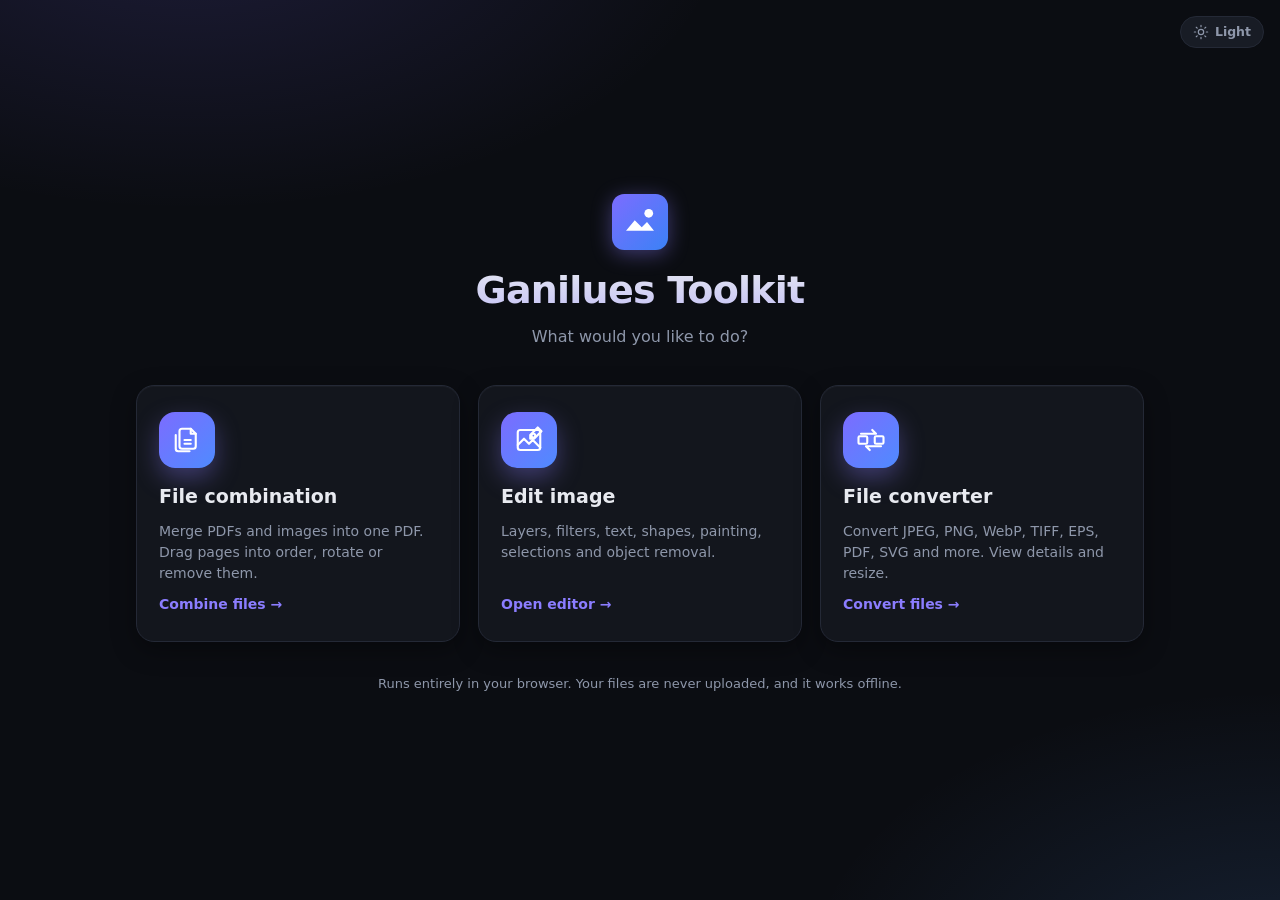
==== index.html @ 611eafbc "Add home screen, PDF combiner, dark theme and offline-only policy - index.html is now a home screen " ====
<!doctype html>
<html lang="en">
<head>
  <meta charset="utf-8">
  <!-- Privacy: nothing may be loaded from or sent to the internet; everything ships with the app. -->
  <meta http-equiv="Content-Security-Policy" content="default-src 'none'; script-src 'self' blob:; worker-src 'self' blob:; style-src 'self' 'unsafe-inline'; img-src 'self' data: blob:; font-src 'self' data: blob:; connect-src 'self' data: blob:; media-src 'self' data: blob:; object-src 'none'; frame-src 'none'; base-uri 'none'; form-action 'none'">
  <meta name="referrer" content="no-referrer">
  <meta name="viewport" content="width=device-width, initial-scale=1">
  <title>Ganilues Toolkit</title>
  <meta name="description" content="Combine PDFs, edit images and convert files right in your browser. Nothing is uploaded.">
  <link rel="icon" href="data:image/svg+xml,%3Csvg xmlns='http://www.w3.org/2000/svg' viewBox='0 0 32 32'%3E%3Crect width='32' height='32' rx='7' fill='%234f46e5'/%3E%3Cpath d='M8 21l5-6 4 4 3-3 4 5z' fill='white'/%3E%3Ccircle cx='21' cy='11' r='2.5' fill='white'/%3E%3C/svg%3E">
  <script src="js/theme.js"></script>
  <link rel="stylesheet" href="css/styles.css">
</head>
<body class="home-page">
  <main class="home">
    <header class="home-head">
      <span class="logo" aria-hidden="true">
        <svg viewBox="0 0 32 32" width="56" height="56"><rect width="32" height="32" rx="7" fill="currentColor"/><path d="M8 21l5-6 4 4 3-3 4 5z" fill="#fff"/><circle cx="21" cy="11" r="2.5" fill="#fff"/></svg>
      </span>
      <h1>Ganilues Toolkit</h1>
      <p>What would you like to do?</p>
    </header>

    <nav class="home-cards" aria-label="Tools">
      <a class="home-card" href="pdf.html">
        <span class="home-icon" aria-hidden="true">
          <svg viewBox="0 0 24 24"><path d="M8 3h7l4 4v10a2 2 0 01-2 2H8a2 2 0 01-2-2V5a2 2 0 012-2z"/><path d="M15 3v4h4"/><path d="M3 8v11a2 2 0 002 2h9"/><path d="M10 12h5M10 15h5"/></svg>
        </span>
        <span class="home-card-title">File combination</span>
        <span class="home-card-text">Merge PDFs and images into one PDF. Drag pages into order, rotate or remove them.</span>
        <span class="home-card-go">Combine files →</span>
      </a>
      <a class="home-card" href="editor.html">
        <span class="home-icon" aria-hidden="true">
          <svg viewBox="0 0 24 24"><rect x="3" y="4" width="18" height="16" rx="2"/><path d="M3 16l5-5 4 4 3-3 6 6"/><circle cx="15.5" cy="8.5" r="1.5"/><path d="M19 2l3 3-6 6h-3v-3z"/></svg>
        </span>
        <span class="home-card-title">Edit image</span>
        <span class="home-card-text">Layers, filters, text, shapes, painting, selections and object removal.</span>
        <span class="home-card-go">Open editor →</span>
      </a>
      <a class="home-card" href="converter.html">
        <span class="home-icon" aria-hidden="true">
          <svg viewBox="0 0 24 24"><path d="M4 7h12l-3-3M20 17H8l3 3"/><rect x="2" y="9" width="7" height="6" rx="1"/><rect x="15" y="9" width="7" height="6" rx="1"/></svg>
        </span>
        <span class="home-card-title">File converter</span>
        <span class="home-card-text">Convert JPEG, PNG, WebP, TIFF, EPS, PDF, SVG and more. View details and resize.</span>
        <span class="home-card-go">Convert files →</span>
      </a>
    </nav>

    <p class="home-note">Runs entirely in your browser. Your files are never uploaded, and it works offline.</p>
  </main>
  <script src="js/theme-toggle.js"></script>
</body>
</html>
---- css/styles.css ----
:root {
  /* Light theme */
  --bg: #f4f5f9;
  --bg-glow: rgba(99, 91, 255, 0.10);
  --panel: #ffffff;
  --panel-2: #f8f9fc;
  --border: #e3e6ee;
  --border-strong: #d3d7e2;
  --text: #151821;
  --muted: #667085;
  --accent: #5b4cf0;
  --accent-2: #3b82f6;
  --accent-soft: #efedff;
  --accent-text: #ffffff;
  --grad: linear-gradient(135deg, #6d5dfc 0%, #3b82f6 100%);
  --danger: #d9480f;
  --checker-a: #e8eaf0;
  --checker-b: #f8f9fb;
  --stage: #e9ebf1;
  --radius: 14px;
  --shadow: 0 1px 2px rgba(16, 24, 40, 0.05), 0 4px 14px rgba(16, 24, 40, 0.05);
  --shadow-lg: 0 18px 50px rgba(16, 24, 40, 0.16);
  color-scheme: light;
}

/* Dark theme (the default; see js/theme.js) */
:root[data-theme="dark"] {
  --bg: #0b0d12;
  --bg-glow: rgba(124, 108, 255, 0.16);
  --panel: #13161d;
  --panel-2: #181c25;
  --border: #242936;
  --border-strong: #2f3545;
  --text: #e8eaf0;
  --muted: #8e97aa;
  --accent: #8b7dff;
  --accent-2: #5b9dff;
  --accent-soft: rgba(139, 125, 255, 0.14);
  --accent-text: #ffffff;
  --grad: linear-gradient(135deg, #7c6cff 0%, #4f8bff 100%);
  --danger: #ff8a5c;
  --checker-a: #1c2029;
  --checker-b: #232835;
  --stage: #0e1016;
  --shadow: 0 1px 0 rgba(255, 255, 255, 0.03) inset, 0 8px 24px rgba(0, 0, 0, 0.35);
  --shadow-lg: 0 24px 60px rgba(0, 0, 0, 0.55);
  color-scheme: dark;
}

* { box-sizing: border-box; }

html, body { margin: 0; }

body {
  background: var(--bg);
  color: var(--text);
  font: 14px/1.5 Inter, "Segoe UI Variable Text", "Segoe UI", system-ui, -apple-system, Roboto, sans-serif;
  -webkit-font-smoothing: antialiased;
  min-height: 100vh;
  display: flex;
  flex-direction: column;
}

h1, h2 { margin: 0; font-weight: 650; letter-spacing: -0.01em; }
h1 { font-size: 17px; }
h2 { font-size: 11.5px; text-transform: uppercase; letter-spacing: 0.08em; color: var(--muted); font-weight: 650; }

button, input, select, textarea { font: inherit; color: inherit; }
::selection { background: color-mix(in srgb, var(--accent) 35%, transparent); }

/* Thin, theme-aware scrollbars */
* { scrollbar-width: thin; scrollbar-color: var(--border-strong) transparent; }
::-webkit-scrollbar { width: 10px; height: 10px; }
::-webkit-scrollbar-thumb { background: var(--border-strong); border-radius: 10px; border: 3px solid transparent; background-clip: padding-box; }
::-webkit-scrollbar-track { background: transparent; }

[hidden] { display: none !important; }

.muted { color: var(--muted); }

/* ---- top bar ---- */
.topbar {
  position: relative;
  display: flex;
  align-items: center;
  justify-content: space-between;
  gap: 12px;
  padding: 12px 20px;
  border-bottom: 1px solid var(--border);
  background: color-mix(in srgb, var(--panel) 88%, transparent);
  backdrop-filter: blur(10px);
}
.brand { display: flex; align-items: center; gap: 12px; }
.logo { color: var(--accent); display: inline-flex; border-radius: 9px; }
.logo svg rect { fill: url(#logo-grad) currentColor; }
.logo svg { filter: drop-shadow(0 4px 10px color-mix(in srgb, var(--accent) 40%, transparent)); }

/* Light/dark switch (added to every header by js/theme-toggle.js) */
.theme-toggle {
  display: inline-flex;
  align-items: center;
  gap: 6px;
  height: 32px;
  padding: 0 12px;
  border: 1px solid var(--border);
  border-radius: 999px;
  background: var(--panel-2);
  color: var(--muted);
  font-size: 12.5px;
  font-weight: 600;
  cursor: pointer;
  transition: color 0.15s, border-color 0.15s;
}
.theme-toggle:hover { color: var(--text); border-color: var(--border-strong); }
.theme-toggle svg { width: 16px; height: 16px; fill: none; stroke: currentColor; stroke-width: 1.8; stroke-linecap: round; stroke-linejoin: round; }
.home-page .theme-toggle { position: fixed; top: 16px; right: 16px; z-index: 5; }
.tagline { margin: 0; color: var(--muted); font-size: 13px; }

/* ---- layout ---- */
.layout {
  flex: 1;
  display: grid;
  grid-template-columns: 260px minmax(0, 1fr) 320px;
  gap: 16px;
  padding: 16px;
  align-items: start;
}

.panel {
  background: var(--panel);
  border: 1px solid var(--border);
  border-radius: var(--radius);
  box-shadow: var(--shadow);
  padding: 16px;
  min-width: 0;
}
.panel > h2, .panel-head { margin-bottom: 12px; }
.panel-head { display: flex; align-items: center; justify-content: space-between; gap: 8px; flex-wrap: wrap; }
.panel-head h2 { margin: 0; }
.section-title { margin: 20px 0 10px; }

@media (max-width: 1100px) {
  .layout { grid-template-columns: 240px minmax(0, 1fr); }
  .settings-panel { grid-column: 1 / -1; }
}
@media (max-width: 720px) {
  .layout { grid-template-columns: minmax(0, 1fr); padding: 12px 16px; }
  .topbar { padding: 12px 16px; }
}

/* ---- dropzone & file list ---- */
.dropzone {
  display: flex;
  flex-direction: column;
  align-items: center;
  gap: 4px;
  padding: 22px 12px;
  border: 1.5px dashed var(--border);
  border-radius: 10px;
  text-align: center;
  color: var(--muted);
  cursor: pointer;
  transition: border-color 0.15s, background 0.15s;
}
.dropzone strong { color: var(--text); }
.dropzone span { font-size: 12px; }
.dropzone:hover, .dropzone:focus-visible, .dropzone.over {
  border-color: var(--accent);
  background: var(--accent-soft);
  outline: none;
}
.dropzone input { display: none; }

.file-list, .result-list { list-style: none; margin: 12px 0 0; padding: 0; display: flex; flex-direction: column; gap: 4px; }

.file-item, .result-item {
  display: flex;
  align-items: center;
  gap: 6px;
  border-radius: 8px;
  border: 1px solid transparent;
}
.file-item.active { background: var(--accent-soft); border-color: var(--accent); }
.file-item.has-error .file-meta { color: var(--danger); }

.file-select {
  flex: 1;
  min-width: 0;
  display: flex;
  align-items: center;
  gap: 10px;
  padding: 6px;
  background: none;
  border: 0;
  text-align: left;
  cursor: pointer;
  border-radius: 8px;
}
.file-select:hover { background: var(--accent-soft); }

.thumb {
  width: 40px; height: 40px; flex: none;
  border-radius: 6px;
  overflow: hidden;
  display: grid; place-items: center;
  background: repeating-conic-gradient(var(--checker-a) 0 25%, var(--checker-b) 0 50%) 0 0 / 10px 10px;
}
.thumb img { max-width: 100%; max-height: 100%; display: block; }
.thumb-ph { font-size: 10px; text-transform: uppercase; color: var(--muted); font-weight: 600; }

.file-text { min-width: 0; flex: 1; display: flex; flex-direction: column; }
.file-name { white-space: nowrap; overflow: hidden; text-overflow: ellipsis; font-weight: 550; }
.file-meta { font-size: 12px; color: var(--muted); }

.icon-btn {
  flex: none;
  width: 28px; height: 28px;
  border: 0;
  border-radius: 6px;
  background: none;
  color: var(--muted);
  font-size: 18px;
  cursor: pointer;
}
.icon-btn:hover { background: var(--border); color: var(--text); }

.row { display: flex; align-items: center; }
.gap { gap: 8px; margin-top: 12px; }

/* ---- preview ---- */
.stage {
  position: relative;
  box-shadow: inset 0 0 0 1px color-mix(in srgb, var(--border) 60%, transparent);
  height: min(62vh, 640px);
  min-height: 280px;
  border-radius: 10px;
  border: 1px solid var(--border);
  background: repeating-conic-gradient(var(--checker-a) 0 25%, var(--checker-b) 0 50%) 0 0 / 20px 20px;
  display: grid;
  place-items: center;
  overflow: auto;
}
.stage.zoomed { place-items: start; }
.stage.zoomed canvas { margin: 16px; }
.stage canvas { display: block; box-shadow: 0 2px 12px rgba(0, 0, 0, 0.18); image-rendering: auto; }
.empty { text-align: center; color: var(--muted); padding: 24px; max-width: 360px; }
.empty p { margin: 4px 0; }
.empty strong { color: var(--text); }
.stage-caption { margin: 8px 0 0; font-size: 12px; color: var(--muted); min-height: 18px; }

.zoom { display: flex; align-items: center; gap: 4px; }
.zoom-level { font-size: 12px; color: var(--muted); min-width: 64px; text-align: right; }

.result-item { padding: 6px; border-color: var(--border); }
.badge {
  flex: none;
  min-width: 46px;
  padding: 4px 6px;
  border-radius: 6px;
  background: var(--accent-soft);
  color: var(--accent);
  font-size: 11px;
  font-weight: 700;
  text-align: center;
}

/* ---- settings ---- */
.settings-panel { display: flex; flex-direction: column; gap: 4px; }
details { border-bottom: 1px solid var(--border); padding: 4px 0 12px; }
details:last-of-type { border-bottom: 0; }
summary { list-style: none; cursor: pointer; padding: 8px 0; display: flex; align-items: center; justify-content: space-between; }
summary::-webkit-details-marker { display: none; }
summary::after { content: "▾"; color: var(--muted); transition: transform 0.15s; }
details:not([open]) summary::after { transform: rotate(-90deg); }

.info { width: 100%; border-collapse: collapse; font-size: 13px; }
.info th, .info td { padding: 4px 0; vertical-align: top; text-align: left; border-bottom: 1px solid var(--border); }
.info tr:last-child th, .info tr:last-child td { border-bottom: 0; }
.info th { color: var(--muted); font-weight: 500; width: 40%; padding-right: 8px; }
.info td { word-break: break-word; }
.info tr.warn td, .info tr.warn th { color: var(--danger); }

.format-grid { display: grid; grid-template-columns: repeat(4, 1fr); gap: 6px; }
.format-btn {
  padding: 8px 4px;
  border-radius: 8px;
  border: 1px solid var(--border);
  background: var(--panel);
  font-weight: 600;
  font-size: 13px;
  cursor: pointer;
}
.format-btn:hover:not(:disabled) { border-color: var(--accent); }
.format-btn[aria-checked="true"] { background: var(--grad); border-color: transparent; color: var(--accent-text); box-shadow: 0 4px 12px color-mix(in srgb, var(--accent) 30%, transparent); }
.format-btn:disabled { opacity: 0.4; cursor: not-allowed; }

.hint { margin: 8px 0 0; font-size: 12px; color: var(--muted); }

.field { display: flex; flex-direction: column; gap: 4px; margin-top: 12px; flex: 1; min-width: 0; }
.field label { font-size: 13px; font-weight: 550; display: flex; justify-content: space-between; }
.field output { color: var(--muted); font-weight: 500; }
.field-row { display: flex; gap: 10px; }
.field input[type="number"], .field select {
  width: 100%;
  padding: 7px 9px;
  border-radius: 8px;
  border: 1px solid var(--border);
  background: var(--panel);
}
.field input[type="color"] {
  width: 100%; height: 36px;
  padding: 2px;
  border-radius: 8px;
  border: 1px solid var(--border);
  background: var(--panel);
  cursor: pointer;
}
.field input[type="range"] { width: 100%; accent-color: var(--accent); }
input:focus-visible, select:focus-visible, button:focus-visible, a:focus-visible {
  outline: 2px solid var(--accent);
  outline-offset: 1px;
}

.chips { display: flex; flex-wrap: wrap; gap: 6px; margin-top: 10px; }
.chip {
  padding: 5px 10px;
  border-radius: 999px;
  border: 1px solid var(--border);
  background: var(--panel);
  font-size: 12px;
  cursor: pointer;
}
.chip:hover { border-color: var(--accent); }
.chip[aria-pressed="true"] { background: var(--accent-soft); border-color: var(--accent); color: var(--accent); }

.output-size { margin: 12px 0 0; font-size: 13px; }
.warn-text { color: var(--danger); }

.actions { display: flex; gap: 8px; margin-top: 12px; }
.actions .btn { flex: 1; }

.btn {
  display: inline-flex;
  align-items: center;
  justify-content: center;
  gap: 6px;
  padding: 9px 14px;
  border-radius: 8px;
  border: 1px solid var(--border);
  background: var(--panel);
  color: var(--text);
  font-weight: 600;
  text-decoration: none;
  cursor: pointer;
  white-space: nowrap;
}
.btn { transition: border-color 0.15s, background 0.15s, transform 0.1s, box-shadow 0.15s; }
.btn:hover:not(:disabled) { border-color: var(--border-strong); background: var(--panel-2); }
.btn:active:not(:disabled) { transform: translateY(1px); }
.btn:disabled { opacity: 0.45; cursor: not-allowed; }
.btn.primary {
  background: var(--grad);
  border-color: transparent;
  color: var(--accent-text);
  box-shadow: 0 6px 18px color-mix(in srgb, var(--accent) 35%, transparent);
}
.btn.primary:hover:not(:disabled) { background: var(--grad); filter: brightness(1.08); }
.btn.ghost { background: none; }
.btn.small { padding: 5px 10px; font-size: 12px; }

.status { margin: 10px 0 0; font-size: 13px; color: var(--muted); min-height: 20px; }
.status.error { color: var(--danger); }

.footer { padding: 12px 20px 20px; text-align: center; font-size: 12px; color: var(--muted); }

/* ---- app navigation (shared by converter and editor) ---- */
.appnav { display: flex; gap: 4px; margin-top: 2px; }
.appnav a {
  padding: 2px 10px;
  border-radius: 999px;
  color: var(--muted);
  text-decoration: none;
  font-size: 13px;
  font-weight: 550;
}
.appnav a:hover { color: var(--text); background: var(--accent-soft); }
.appnav a[aria-current="page"] { color: var(--accent); background: var(--accent-soft); }

/* ---- home screen ---- */
.home-page {
  justify-content: center;
  background:
    radial-gradient(900px 500px at 15% -10%, var(--bg-glow), transparent 60%),
    radial-gradient(800px 500px at 100% 110%, color-mix(in srgb, var(--accent-2) 14%, transparent), transparent 60%),
    var(--bg);
}
.home {
  width: 100%;
  max-width: 1040px;
  margin: 0 auto;
  padding: 48px 16px;
}
.home-head { text-align: center; margin-bottom: 36px; }
.home-head .logo { color: var(--accent); display: inline-flex; margin-bottom: 12px; }
.home-head h1 {
  font-size: 38px;
  letter-spacing: -0.02em;
  background: linear-gradient(180deg, var(--text), color-mix(in srgb, var(--text) 60%, var(--accent)));
  -webkit-background-clip: text;
  background-clip: text;
  color: transparent;
}
.home-head p { margin: 6px 0 0; color: var(--muted); font-size: 16px; }

.home-cards {
  display: grid;
  grid-template-columns: repeat(3, minmax(0, 1fr));
  gap: 18px;
}
@media (max-width: 820px) { .home-cards { grid-template-columns: minmax(0, 1fr); } }

.home-card {
  position: relative;
  overflow: hidden;
  display: flex;
  flex-direction: column;
  gap: 10px;
  padding: 26px 22px;
  background: var(--panel);
  border: 1px solid var(--border);
  border-radius: 18px;
  box-shadow: var(--shadow);
  color: var(--text);
  text-decoration: none;
  transition: transform 0.15s, border-color 0.15s, box-shadow 0.15s;
}
.home-card::before {
  content: "";
  position: absolute;
  inset: 0;
  background: radial-gradient(400px 160px at 0% 0%, var(--accent-soft), transparent 70%);
  opacity: 0;
  transition: opacity 0.2s;
  pointer-events: none;
}
.home-card:hover, .home-card:focus-visible {
  transform: translateY(-4px);
  border-color: color-mix(in srgb, var(--accent) 55%, var(--border));
  box-shadow: var(--shadow-lg);
  outline: none;
}
.home-card:hover::before, .home-card:focus-visible::before { opacity: 1; }
.home-card > * { position: relative; }
.home-icon {
  width: 56px; height: 56px;
  display: grid; place-items: center;
  border-radius: 16px;
  background: var(--grad);
  color: #fff;
  box-shadow: 0 10px 24px color-mix(in srgb, var(--accent) 35%, transparent);
}
.home-icon svg { width: 30px; height: 30px; fill: none; stroke: currentColor; stroke-width: 1.7; stroke-linecap: round; stroke-linejoin: round; }
.home-card-title { font-size: 19px; font-weight: 700; margin-top: 4px; }
.home-card-text { color: var(--muted); flex: 1; }
.home-card-go { color: var(--accent); font-weight: 650; }
.home-note { text-align: center; color: var(--muted); font-size: 13px; margin-top: 32px; }

/* ---- shared toast ---- */
.toast {
  position: fixed;
  left: 50%;
  bottom: 22px;
  transform: translateX(-50%);
  z-index: 60;
  max-width: calc(100% - 32px);
  padding: 9px 16px;
  border-radius: 999px;
  background: rgba(17, 19, 26, 0.92);
  color: #fff;
  font-size: 13px;
  box-shadow: var(--shadow-lg);
  pointer-events: none;
}
kbd {
  font: 11px ui-monospace, SFMono-Regular, Menlo, monospace;
  padding: 1px 5px;
  border: 1px solid var(--border-strong);
  border-bottom-width: 2px;
  border-radius: 5px;
  background: var(--panel-2);
}
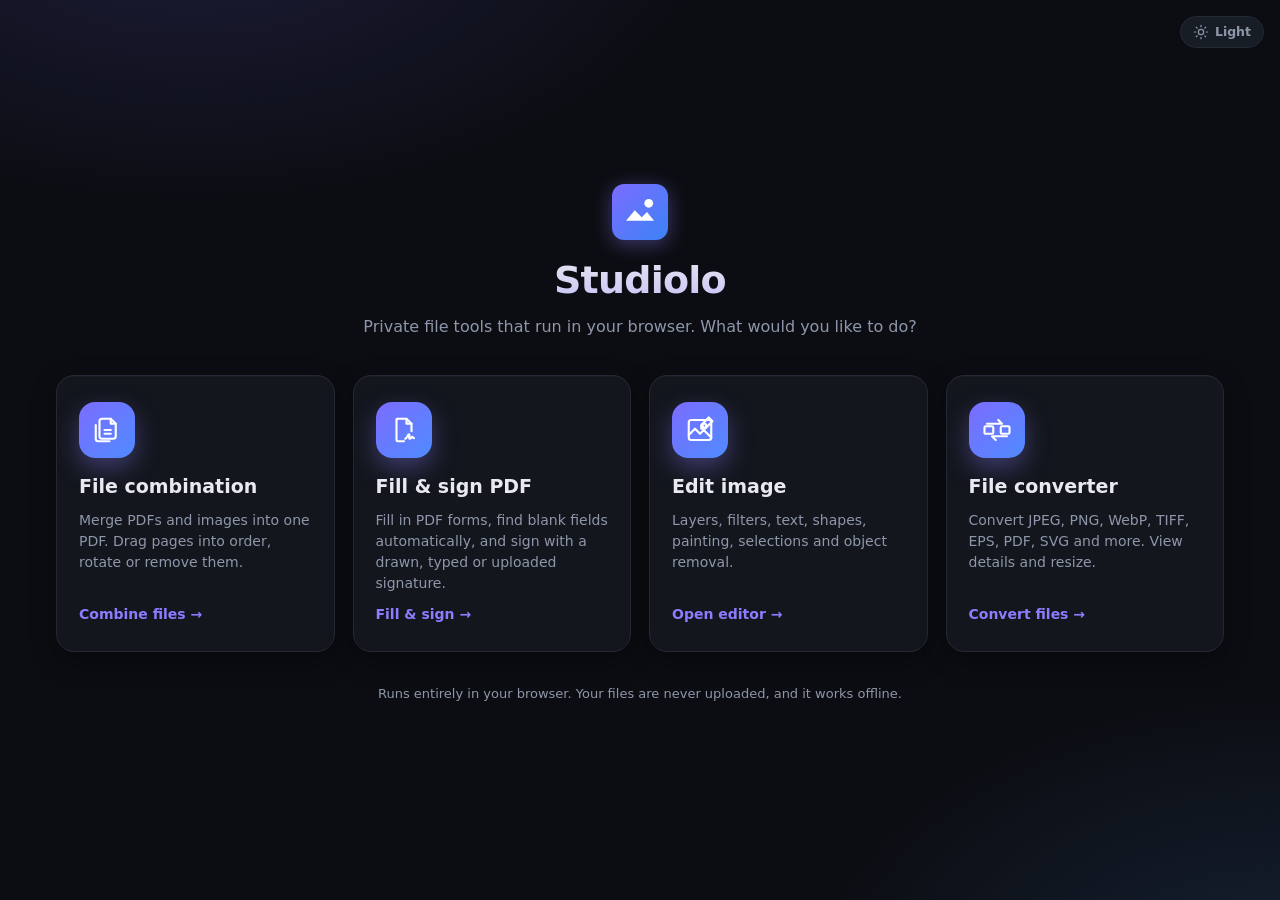
==== commit 37efcb2e: "Add Fill & Sign PDF, rename the project to Studiolo - sign.html: fill real PDF form fields (text, ch" ====
--- a/index.html
+++ b/index.html
@@ -6,7 +6,7 @@
   <meta http-equiv="Content-Security-Policy" content="default-src 'none'; script-src 'self' blob:; worker-src 'self' blob:; style-src 'self' 'unsafe-inline'; img-src 'self' data: blob:; font-src 'self' data: blob:; connect-src 'self' data: blob:; media-src 'self' data: blob:; object-src 'none'; frame-src 'none'; base-uri 'none'; form-action 'none'">
   <meta name="referrer" content="no-referrer">
   <meta name="viewport" content="width=device-width, initial-scale=1">
-  <title>Ganilues Toolkit</title>
+  <title>Studiolo · Private file tools</title>
   <meta name="description" content="Combine PDFs, edit images and convert files right in your browser. Nothing is uploaded.">
   <link rel="icon" href="data:image/svg+xml,%3Csvg xmlns='http://www.w3.org/2000/svg' viewBox='0 0 32 32'%3E%3Crect width='32' height='32' rx='7' fill='%234f46e5'/%3E%3Cpath d='M8 21l5-6 4 4 3-3 4 5z' fill='white'/%3E%3Ccircle cx='21' cy='11' r='2.5' fill='white'/%3E%3C/svg%3E">
   <script src="js/theme.js"></script>
@@ -18,8 +18,8 @@
       <span class="logo" aria-hidden="true">
         <svg viewBox="0 0 32 32" width="56" height="56"><rect width="32" height="32" rx="7" fill="currentColor"/><path d="M8 21l5-6 4 4 3-3 4 5z" fill="#fff"/><circle cx="21" cy="11" r="2.5" fill="#fff"/></svg>
       </span>
-      <h1>Ganilues Toolkit</h1>
-      <p>What would you like to do?</p>
+      <h1>Studiolo</h1>
+      <p>Private file tools that run in your browser. What would you like to do?</p>
     </header>
 
     <nav class="home-cards" aria-label="Tools">
@@ -30,6 +30,14 @@
         <span class="home-card-title">File combination</span>
         <span class="home-card-text">Merge PDFs and images into one PDF. Drag pages into order, rotate or remove them.</span>
         <span class="home-card-go">Combine files →</span>
+      </a>
+      <a class="home-card" href="sign.html">
+        <span class="home-icon" aria-hidden="true">
+          <svg viewBox="0 0 24 24"><path d="M7 3h7l4 4v6"/><path d="M14 3v4h4"/><path d="M6 3.5A1 1 0 017 3M6 4v16a1 1 0 001 1h5"/><path d="M13 19c1.5-.6 2-3.5 3-3.5s-.4 3.5.6 3.5 1.4-1.6 2-1.6.3 1.1 1.4 1.1"/></svg>
+        </span>
+        <span class="home-card-title">Fill &amp; sign PDF</span>
+        <span class="home-card-text">Fill in PDF forms, find blank fields automatically, and sign with a drawn, typed or uploaded signature.</span>
+        <span class="home-card-go">Fill &amp; sign →</span>
       </a>
       <a class="home-card" href="editor.html">
         <span class="home-icon" aria-hidden="true">
--- a/css/styles.css
+++ b/css/styles.css
@@ -396,7 +396,7 @@
 }
 .home {
   width: 100%;
-  max-width: 1040px;
+  max-width: 1200px;
   margin: 0 auto;
   padding: 48px 16px;
 }
@@ -414,10 +414,11 @@
 
 .home-cards {
   display: grid;
-  grid-template-columns: repeat(3, minmax(0, 1fr));
+  grid-template-columns: repeat(4, minmax(0, 1fr));
   gap: 18px;
 }
-@media (max-width: 820px) { .home-cards { grid-template-columns: minmax(0, 1fr); } }
+@media (max-width: 1100px) { .home-cards { grid-template-columns: repeat(2, minmax(0, 1fr)); } }
+@media (max-width: 640px) { .home-cards { grid-template-columns: minmax(0, 1fr); } }
 
 .home-card {
   position: relative;
@@ -489,3 +490,27 @@
   border-radius: 5px;
   background: var(--panel-2);
 }
+
+/* ---- dialogs (shared) ---- */
+.dialog {
+  width: min(440px, calc(100vw - 32px));
+  border: 1px solid var(--border);
+  border-radius: 16px;
+  padding: 20px;
+  background: var(--panel);
+  color: var(--text);
+  box-shadow: 0 20px 60px rgba(0, 0, 0, 0.3);
+}
+.dialog::backdrop { background: rgba(10, 12, 18, 0.5); }
+.dialog h2 { font-size: 16px; text-transform: none; letter-spacing: 0; color: var(--text); margin-bottom: 10px; }
+.dialog .format-grid { margin-top: 14px; }
+/* The primary button comes first in the markup so Enter triggers it; show it on the right. */
+.dialog-actions { display: flex; flex-direction: row-reverse; gap: 8px; margin-top: 20px; }
+
+.field input[type="text"] {
+  width: 100%;
+  padding: 7px 9px;
+  border-radius: 8px;
+  border: 1px solid var(--border);
+  background: var(--panel);
+}
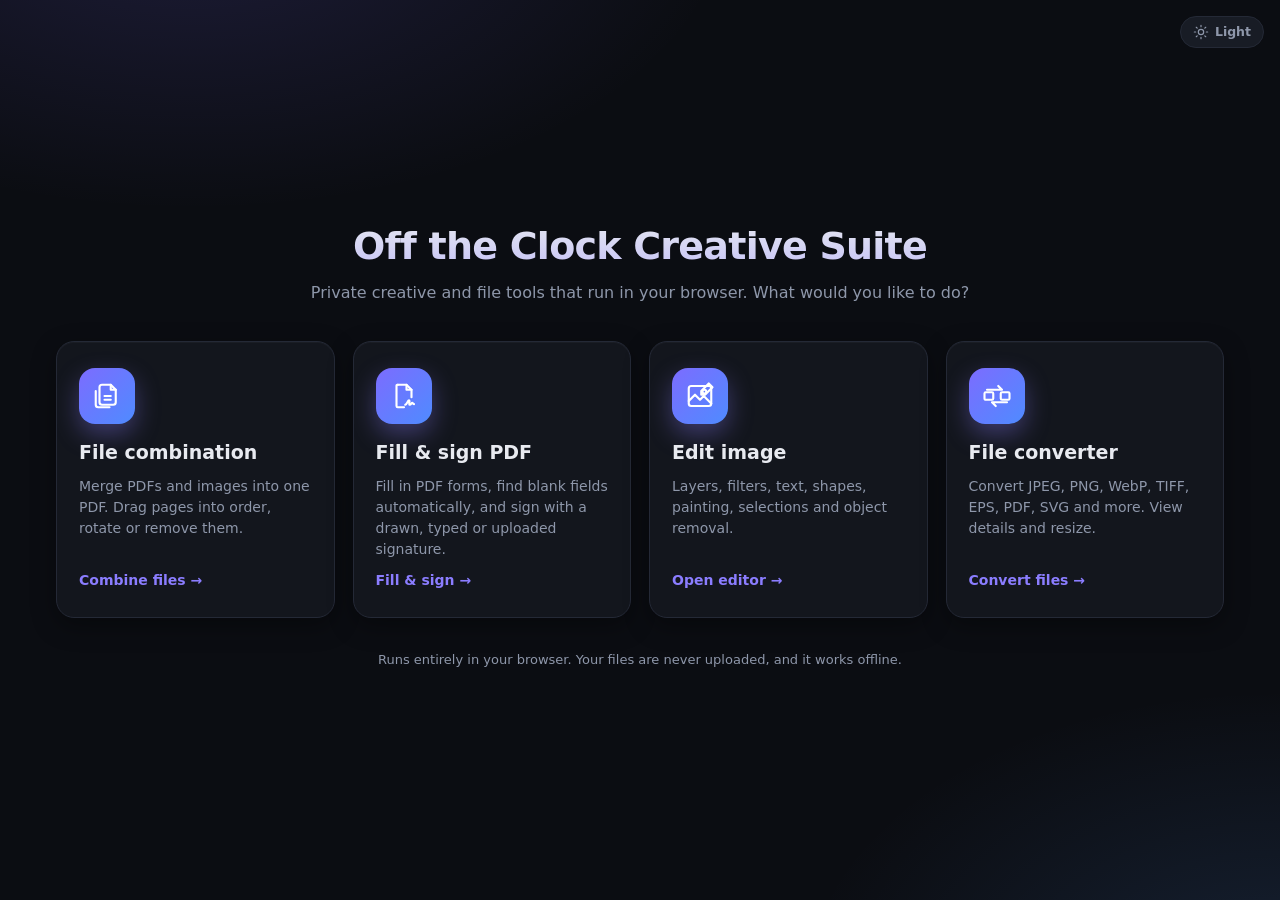
==== commit 7f5bcdb6: "Rename to Off the Clock Creative Suite and add a Studiolo edition - The source is now the Off the Cl" ====
--- a/index.html
+++ b/index.html
@@ -6,20 +6,18 @@
   <meta http-equiv="Content-Security-Policy" content="default-src 'none'; script-src 'self' blob:; worker-src 'self' blob:; style-src 'self' 'unsafe-inline'; img-src 'self' data: blob:; font-src 'self' data: blob:; connect-src 'self' data: blob:; media-src 'self' data: blob:; object-src 'none'; frame-src 'none'; base-uri 'none'; form-action 'none'">
   <meta name="referrer" content="no-referrer">
   <meta name="viewport" content="width=device-width, initial-scale=1">
-  <title>Studiolo · Private file tools</title>
+  <title>Off the Clock Creative Suite</title>
   <meta name="description" content="Combine PDFs, edit images and convert files right in your browser. Nothing is uploaded.">
-  <link rel="icon" href="data:image/svg+xml,%3Csvg xmlns='http://www.w3.org/2000/svg' viewBox='0 0 32 32'%3E%3Crect width='32' height='32' rx='7' fill='%234f46e5'/%3E%3Cpath d='M8 21l5-6 4 4 3-3 4 5z' fill='white'/%3E%3Ccircle cx='21' cy='11' r='2.5' fill='white'/%3E%3C/svg%3E">
+  <!-- brand-favicon -->
   <script src="js/theme.js"></script>
   <link rel="stylesheet" href="css/styles.css">
 </head>
 <body class="home-page">
   <main class="home">
     <header class="home-head">
-      <span class="logo" aria-hidden="true">
-        <svg viewBox="0 0 32 32" width="56" height="56"><rect width="32" height="32" rx="7" fill="currentColor"/><path d="M8 21l5-6 4 4 3-3 4 5z" fill="#fff"/><circle cx="21" cy="11" r="2.5" fill="#fff"/></svg>
-      </span>
-      <h1>Studiolo</h1>
-      <p>Private file tools that run in your browser. What would you like to do?</p>
+      <!-- brand-logo-large -->
+      <h1>Off the Clock Creative Suite</h1>
+      <p>Private creative and file tools that run in your browser. What would you like to do?</p>
     </header>
 
     <nav class="home-cards" aria-label="Tools">
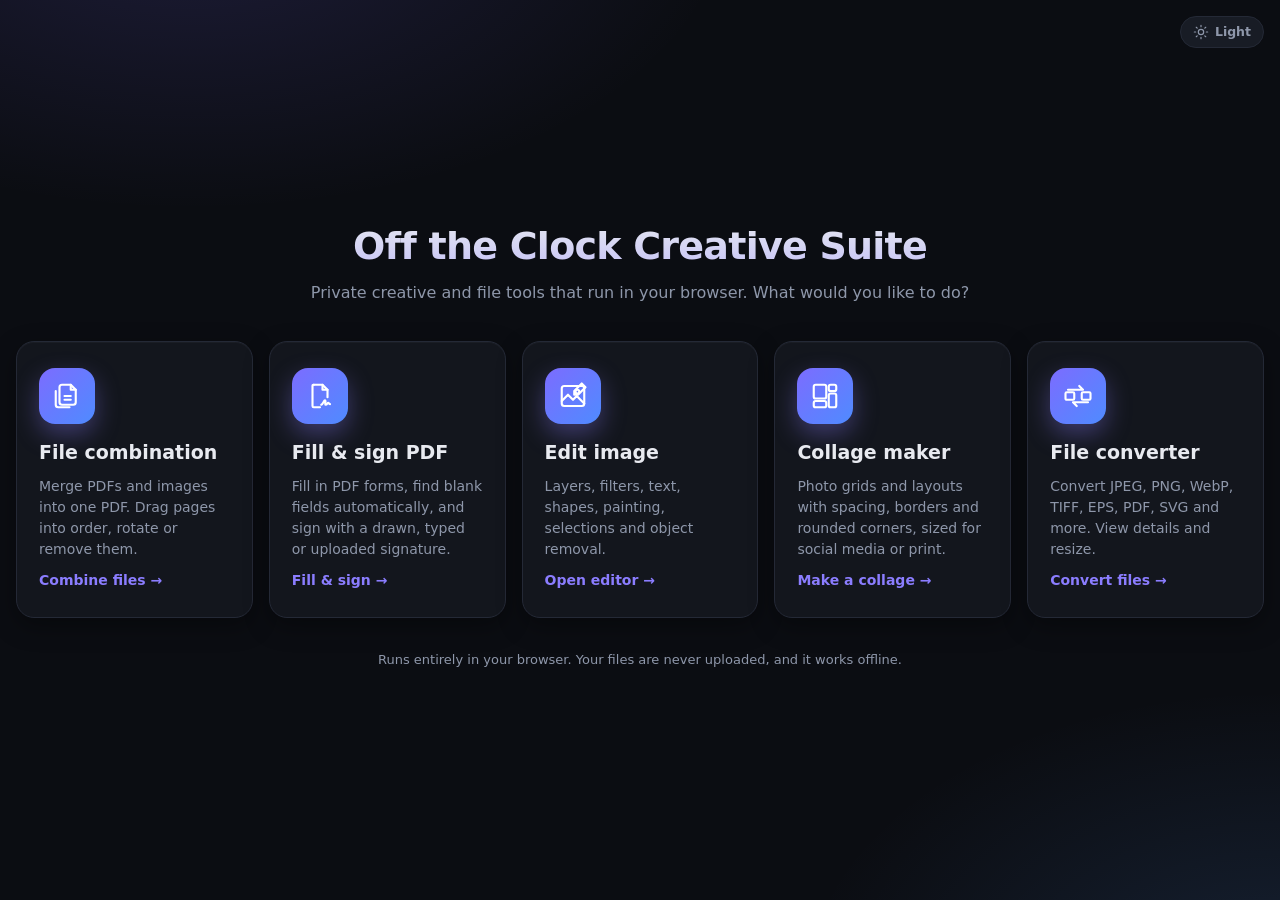
==== commit acae9bb9: "Add Collage Maker with 16 layouts, swap/pan/zoom and print-ready export Co-Authored-By: Claude Opus " ====
--- a/index.html
+++ b/index.html
@@ -11,6 +11,7 @@
   <!-- brand-favicon -->
   <script src="js/theme.js"></script>
   <link rel="stylesheet" href="css/styles.css">
+  <!-- brand-head -->
 </head>
 <body class="home-page">
   <main class="home">
@@ -45,6 +46,14 @@
         <span class="home-card-text">Layers, filters, text, shapes, painting, selections and object removal.</span>
         <span class="home-card-go">Open editor →</span>
       </a>
+      <a class="home-card" href="collage.html">
+        <span class="home-icon" aria-hidden="true">
+          <svg viewBox="0 0 24 24"><rect x="3" y="3" width="10" height="11" rx="1.5"/><rect x="15" y="3" width="6" height="5" rx="1.5"/><rect x="15" y="10" width="6" height="11" rx="1.5"/><rect x="3" y="16" width="10" height="5" rx="1.5"/></svg>
+        </span>
+        <span class="home-card-title">Collage maker</span>
+        <span class="home-card-text">Photo grids and layouts with spacing, borders and rounded corners, sized for social media or print.</span>
+        <span class="home-card-go">Make a collage →</span>
+      </a>
       <a class="home-card" href="converter.html">
         <span class="home-icon" aria-hidden="true">
           <svg viewBox="0 0 24 24"><path d="M4 7h12l-3-3M20 17H8l3 3"/><rect x="2" y="9" width="7" height="6" rx="1"/><rect x="15" y="9" width="7" height="6" rx="1"/></svg>
@@ -55,7 +64,7 @@
       </a>
     </nav>
 
-    <p class="home-note">Runs entirely in your browser. Your files are never uploaded, and it works offline.</p>
+    <p class="home-note">Runs entirely in your browser. Your files are never uploaded, and it works offline.<!-- brand-home-link --></p>
   </main>
   <script src="js/theme-toggle.js"></script>
 </body>
--- a/css/styles.css
+++ b/css/styles.css
@@ -374,7 +374,8 @@
 .footer { padding: 12px 20px 20px; text-align: center; font-size: 12px; color: var(--muted); }
 
 /* ---- app navigation (shared by converter and editor) ---- */
-.appnav { display: flex; gap: 4px; margin-top: 2px; }
+.appnav { display: flex; flex-wrap: wrap; gap: 2px 4px; margin-top: 2px; }
+@media (max-width: 560px) { .appnav a { padding: 2px 8px; } .topbar { flex-wrap: wrap; } }
 .appnav a {
   padding: 2px 10px;
   border-radius: 999px;
@@ -396,7 +397,7 @@
 }
 .home {
   width: 100%;
-  max-width: 1200px;
+  max-width: 1320px;
   margin: 0 auto;
   padding: 48px 16px;
 }
@@ -414,10 +415,11 @@
 
 .home-cards {
   display: grid;
-  grid-template-columns: repeat(4, minmax(0, 1fr));
-  gap: 18px;
-}
-@media (max-width: 1100px) { .home-cards { grid-template-columns: repeat(2, minmax(0, 1fr)); } }
+  grid-template-columns: repeat(5, minmax(0, 1fr));
+  gap: 16px;
+}
+@media (max-width: 1240px) { .home-cards { grid-template-columns: repeat(3, minmax(0, 1fr)); } }
+@media (max-width: 900px) { .home-cards { grid-template-columns: repeat(2, minmax(0, 1fr)); } }
 @media (max-width: 640px) { .home-cards { grid-template-columns: minmax(0, 1fr); } }
 
 .home-card {
@@ -514,3 +516,27 @@
   border: 1px solid var(--border);
   background: var(--panel);
 }
+.home-link { margin-left: 8px; color: var(--accent); font-weight: 600; text-decoration: none; }
+.home-link:hover { text-decoration: underline; }
+
+/* ---- toggle switch (shared) ---- */
+.switch { position: relative; display: inline-block; width: 38px; height: 22px; margin-top: 7px; }
+.switch input { position: absolute; opacity: 0; width: 100%; height: 100%; margin: 0; cursor: pointer; }
+.switch span {
+  position: absolute; inset: 0;
+  border-radius: 999px;
+  background: var(--border);
+  transition: background 0.15s;
+  pointer-events: none;
+}
+.switch span::after {
+  content: "";
+  position: absolute; top: 3px; left: 3px;
+  width: 16px; height: 16px;
+  border-radius: 50%;
+  background: #fff;
+  transition: transform 0.15s;
+}
+.switch input:checked + span { background: var(--accent); }
+.switch input:checked + span::after { transform: translateX(16px); }
+.switch input:focus-visible + span { outline: 2px solid var(--accent); outline-offset: 2px; }
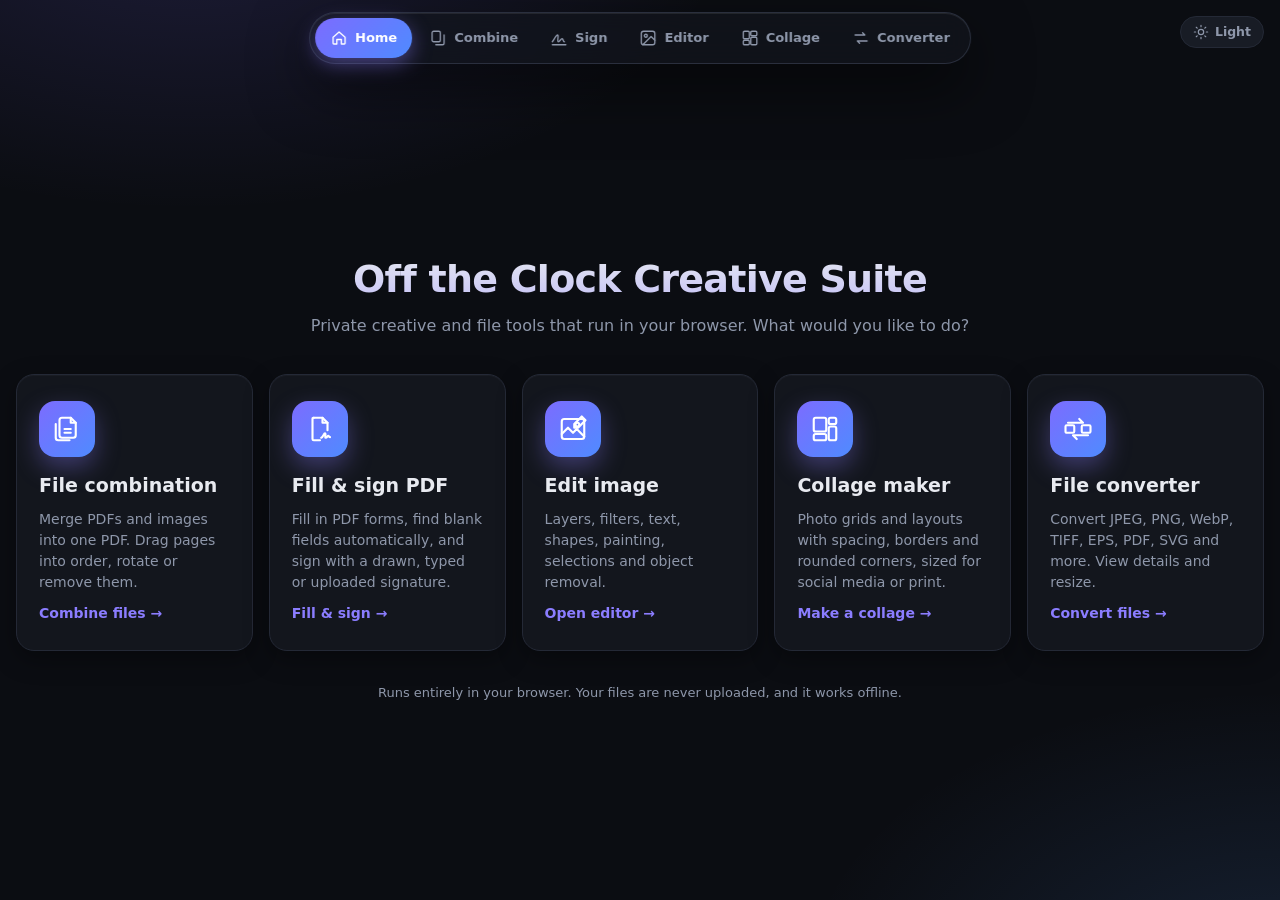
==== commit 8ffeee91: "Add floating tool switcher dock to every page Co-Authored-By: Claude Opus 5.5 <noreply@anthropic.com" ====
--- a/index.html
+++ b/index.html
@@ -67,5 +67,6 @@
     <p class="home-note">Runs entirely in your browser. Your files are never uploaded, and it works offline.<!-- brand-home-link --></p>
   </main>
   <script src="js/theme-toggle.js"></script>
+  <script src="js/dock.js"></script>
 </body>
 </html>
--- a/css/styles.css
+++ b/css/styles.css
@@ -540,3 +540,65 @@
 .switch input:checked + span { background: var(--accent); }
 .switch input:checked + span::after { transform: translateX(16px); }
 .switch input:focus-visible + span { outline: 2px solid var(--accent); outline-offset: 2px; }
+
+/* ---- floating tool switcher (js/dock.js) ---- */
+body.has-dock { padding-top: 66px; }
+.has-dock .appnav { display: none; }
+.dock {
+  position: fixed;
+  top: 12px;
+  left: 50%;
+  z-index: 50;
+  transform: translateX(-50%);
+  display: flex;
+  gap: 2px;
+  padding: 5px;
+  max-width: calc(100vw - 24px);
+  border: 1px solid color-mix(in srgb, var(--border-strong) 85%, transparent);
+  border-radius: 999px;
+  background: color-mix(in srgb, var(--panel) 72%, transparent);
+  backdrop-filter: blur(16px) saturate(1.4);
+  -webkit-backdrop-filter: blur(16px) saturate(1.4);
+  box-shadow: var(--shadow-lg), inset 0 1px 0 color-mix(in srgb, #fff 8%, transparent);
+  animation: dock-in 0.5s cubic-bezier(0.2, 0.8, 0.2, 1) both;
+}
+@keyframes dock-in { from { opacity: 0; transform: translate(-50%, -16px); } }
+.dock-glow {
+  position: absolute;
+  top: 5px;
+  bottom: 5px;
+  left: 0;
+  border-radius: 999px;
+  background: var(--grad);
+  box-shadow: 0 6px 20px color-mix(in srgb, var(--accent) 45%, transparent);
+  opacity: 0;
+  transition: transform 0.35s cubic-bezier(0.3, 1.3, 0.5, 1), width 0.35s cubic-bezier(0.3, 1.3, 0.5, 1), opacity 0.2s;
+  pointer-events: none;
+}
+.dock-btn {
+  position: relative;
+  display: inline-flex;
+  align-items: center;
+  gap: 7px;
+  height: 40px;
+  padding: 0 15px;
+  border-radius: 999px;
+  color: var(--muted);
+  font-size: 13px;
+  font-weight: 600;
+  text-decoration: none;
+  white-space: nowrap;
+  transition: color 0.2s, transform 0.2s;
+}
+.dock-btn svg { width: 18px; height: 18px; flex: none; fill: none; stroke: currentColor; stroke-width: 1.8; stroke-linecap: round; stroke-linejoin: round; transition: transform 0.25s cubic-bezier(0.3, 1.5, 0.5, 1); }
+.dock-btn:hover, .dock-btn:focus-visible, .dock-btn[aria-current="page"] { color: #fff; }
+.dock-btn:hover svg { transform: translateY(-2px) scale(1.12); }
+.dock-btn:focus-visible { outline: 2px solid var(--accent); outline-offset: 2px; }
+.dock:hover .dock-btn[aria-current="page"]:not(:hover) { color: var(--muted); }
+@media (max-width: 900px) {
+  .dock-btn { padding: 0 12px; }
+  .dock-btn span { display: none; }
+}
+@media (max-width: 420px) { .dock-btn { padding: 0 10px; height: 38px; } }
+@media (max-width: 640px) { .home-page .theme-toggle { top: 70px; } }
+@media (prefers-reduced-motion: reduce) { .dock, .dock-glow, .dock-btn svg { animation: none; transition: none; } }
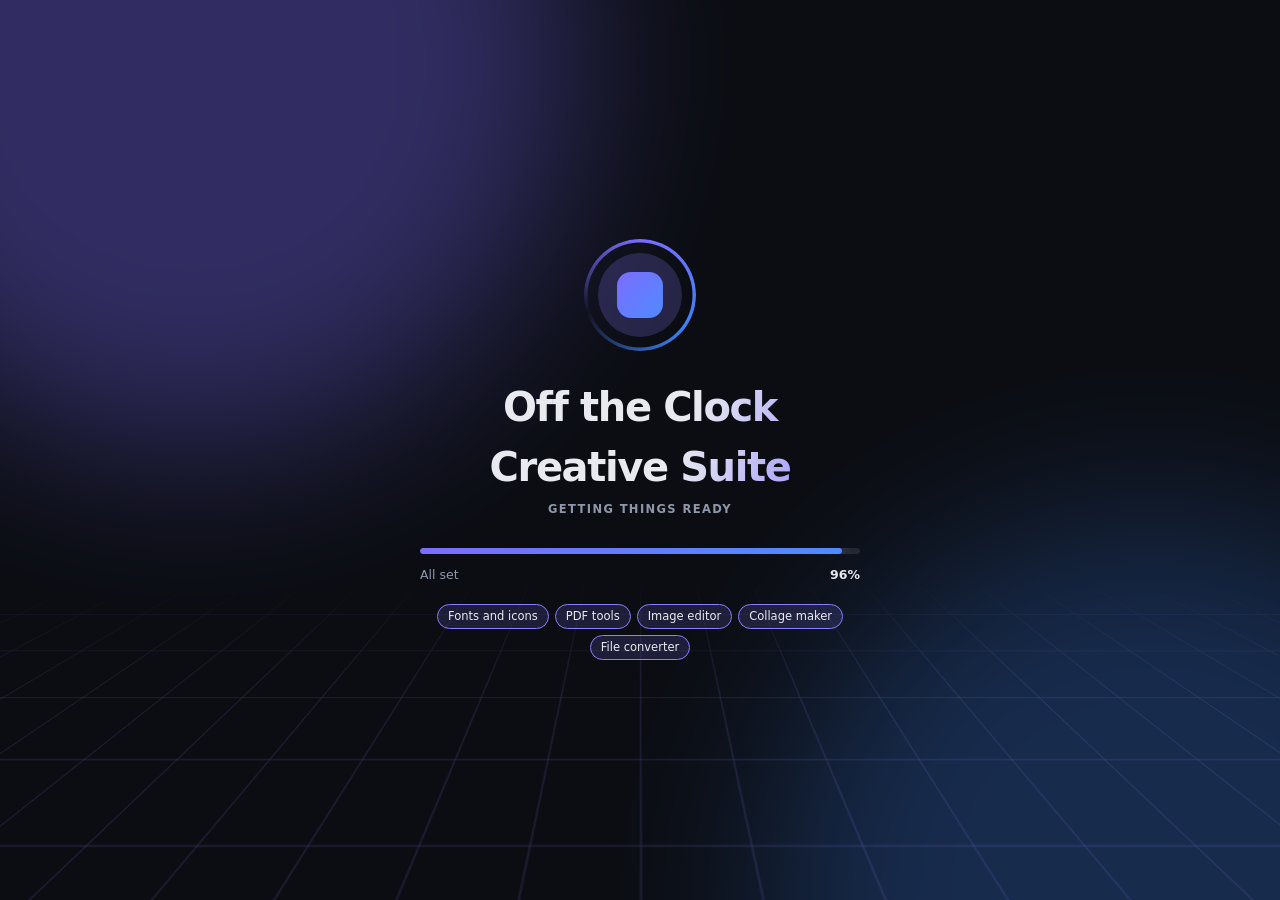
==== commit 959b80d7: "Studiolo: re-check licence every launch (7-day offline grace), splash screen with component preloadi" ====
--- a/index.html
+++ b/index.html
@@ -12,6 +12,7 @@
   <script src="js/theme.js"></script>
   <link rel="stylesheet" href="css/styles.css">
   <!-- brand-head -->
+  <script src="js/splash.js"></script>
 </head>
 <body class="home-page">
   <main class="home">
